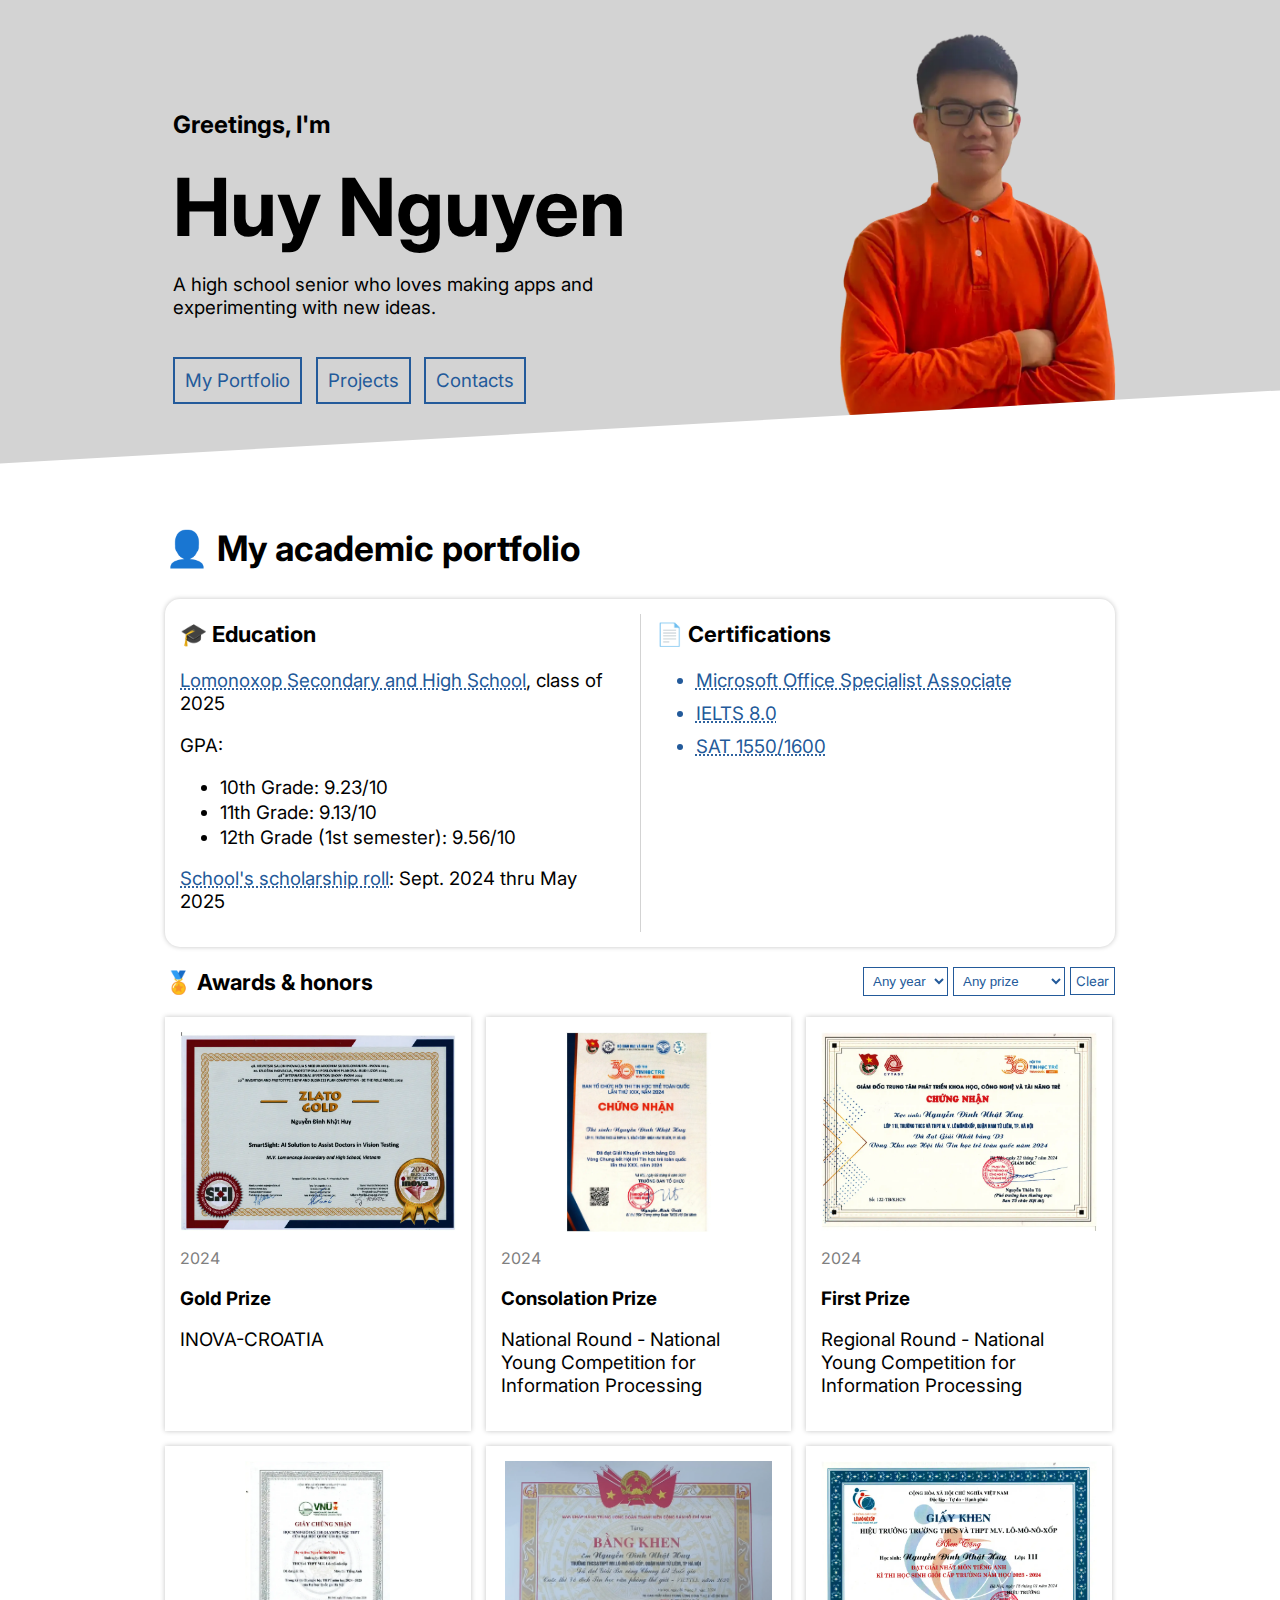
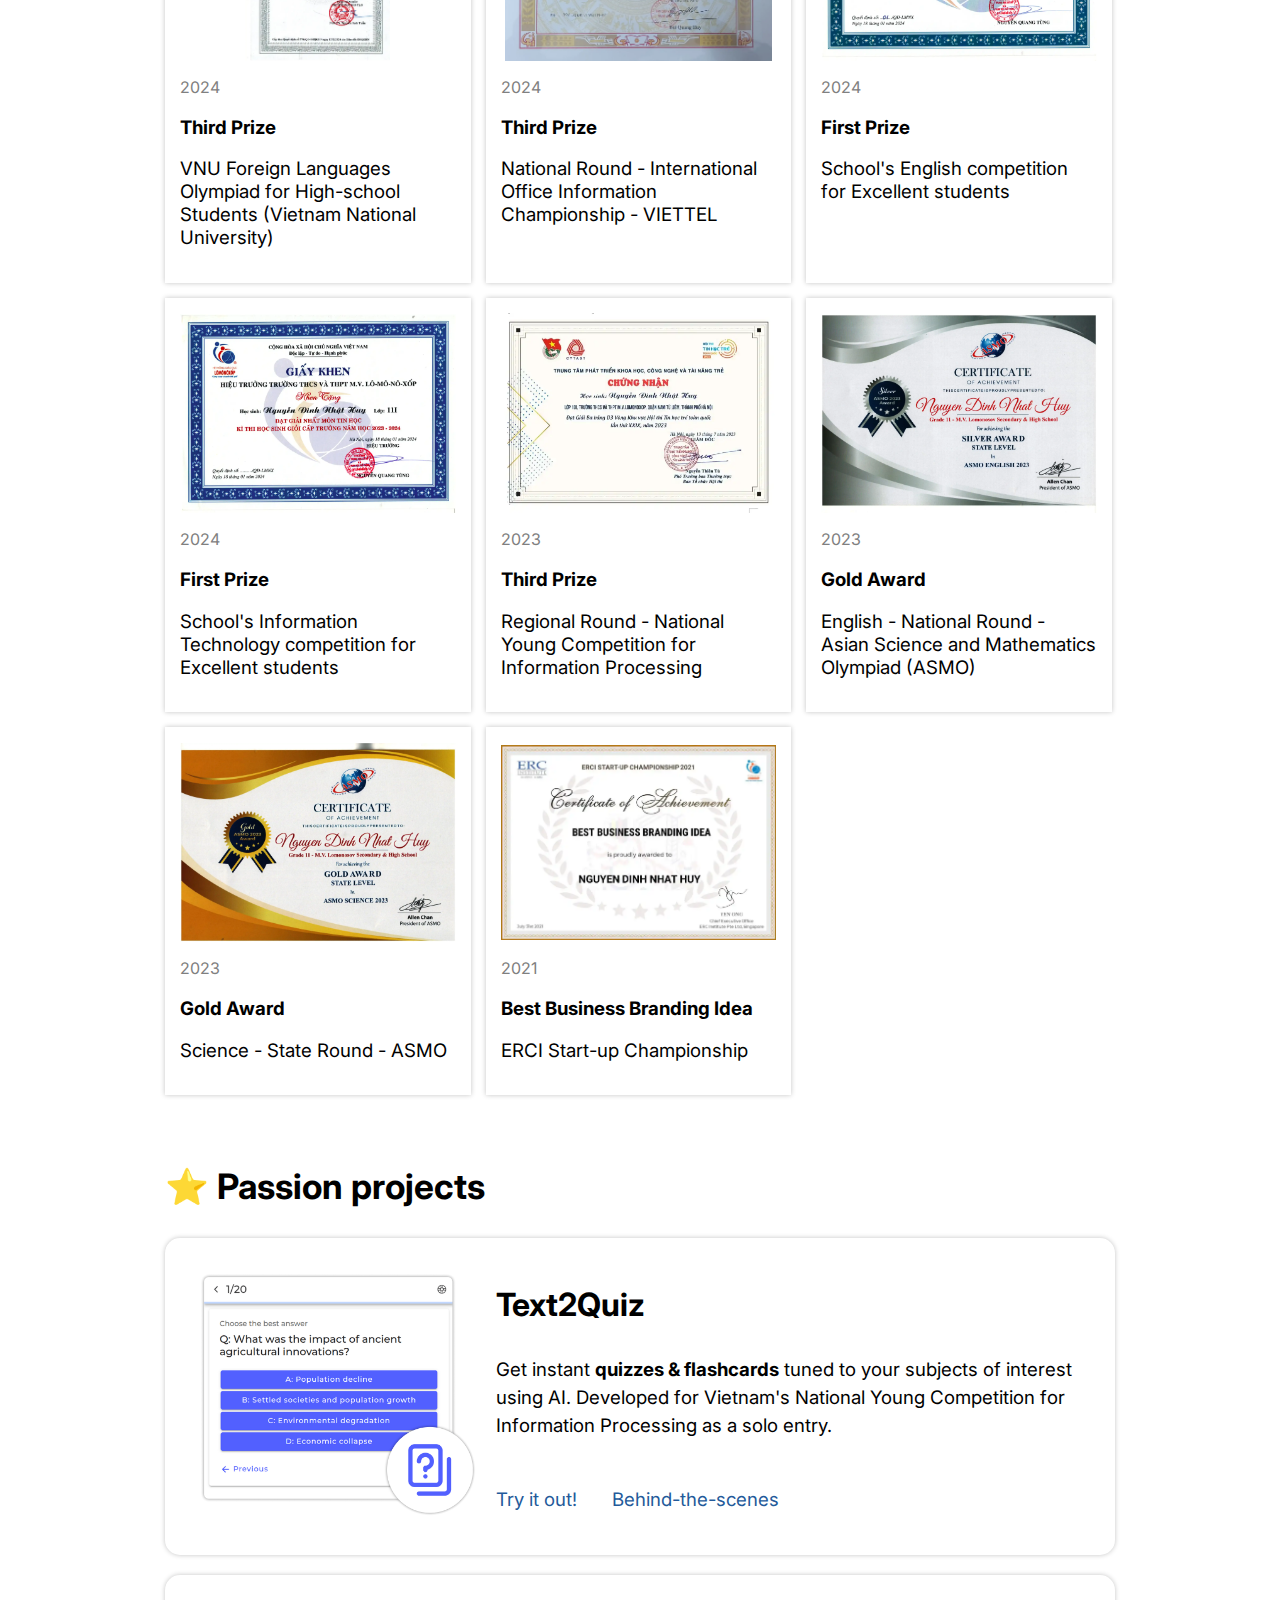
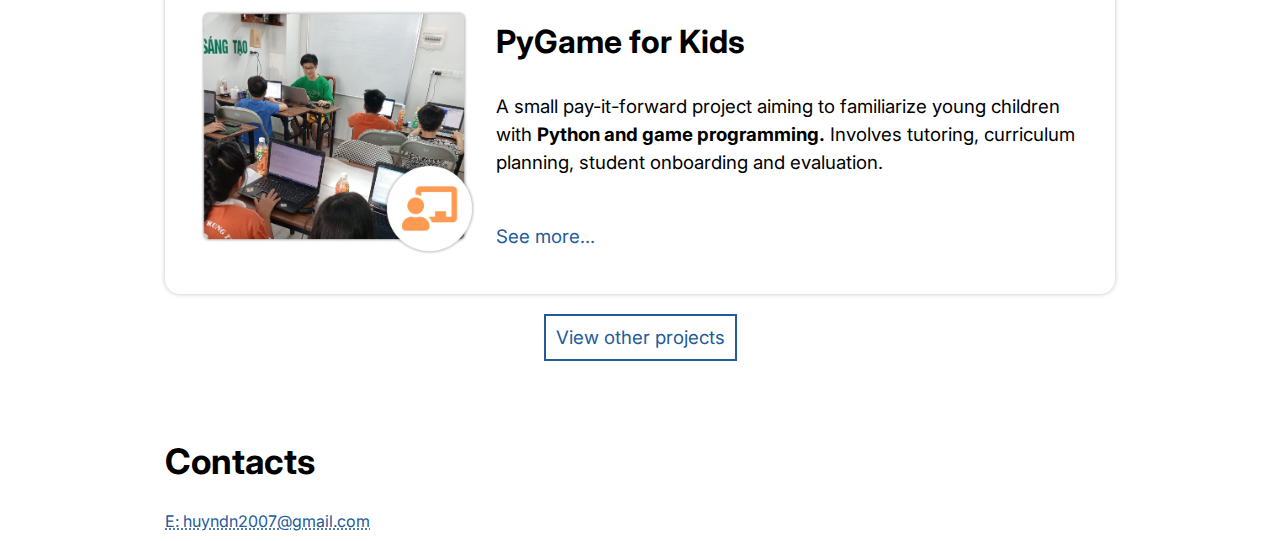
==== index_old.html @ e8f34b36 "initial rework for front page" ====
<!DOCTYPE html>
<html lang="en">
<head>
    <meta charset="UTF-8">
    <meta name="viewport" content="width=device-width, initial-scale=1.0">

    <meta title="My Portfolio">
    <title>My Portfolio</title>
    <link rel="preconnect" href="https://fonts.googleapis.com">
    <link rel="preconnect" href="https://fonts.gstatic.com" crossorigin>
    <!-- <link href="https://fonts.googleapis.com/css2?family=Inter:ital,opsz,wght@0,14..32,400..700;1,14..32,400..700&display=swap&subset=latin" rel="stylesheet"> -->
    <link rel="stylesheet" href="https://fonts.googleapis.com/css2?family=Inter:ital,opsz,wght@0,14..32,400..700;1,14..32,400..700&display=swap&subset=latin">


    <link rel="stylesheet" href="style.css">
    <link rel="stylesheet" href="modal.css">

    <script src="script-ugly.js"></script>
    
    <title>Document</title>
</head>
<body onresize="checkScreenSize()">

    
    <div class="banner">
        <div class="banner_content">
            <div id="left">
                <h2>Greetings, I'm</h2>
                <h1>Huy Nguyen</h1>
                <h3>A high school senior who loves making apps and experimenting with new ideas.</h2>

                <a class="styled" id="profile_link" href="#detail">My Portfolio</a>
                <a style="margin-left: 10px;" class="styled" id="profile_link" href="#features_bmark">Projects</a>
                <a href="#contacts_2" class="styled" style="margin-left:9px;">Contacts</a>
            
            </div>
            <div id="right">
                <img width="300px" src="assets/p.webp" alt="">
            </div>
        </div>
        
    </div>


    <div id="detail">
        <h2>👤 My academic portfolio</h2>

        <div id="overview_row">
            <div id="education">
                <h3>🎓 Education</h3>
                <p><a target="_blank" href="https://lomonoxop.edu.vn/">Lomonoxop Secondary and High School</a>, class of 2025</p>
                <p>GPA:</p>
                <ul id="gpa_list" list-style-type="disk">
                    <li>10th Grade: 9.23/10</li>
                    <li>11th Grade: 9.13/10</li>
                    <li>12th Grade (1st semester): 9.56/10</li>
                </ul>
                <p><a href="sub/school_scholarship_roll.html">School's scholarship roll</a>: Sept. 2024 thru May 2025</p>
            </div>
            
            <div class="vl"></div>

            <div id="certs">
                <h3>📄 Certifications</h3>
                <ul id="cert_list" list-style-type="disk">
                    <a href="sub/microsoft_office_specialist_cert.html"><li>Microsoft Office Specialist Associate</li></a>
                    <a href="sub/ielts_score_slip.html"><li>IELTS 8.0</li></a> 
                    <a href="sub/sat_score_slip.html"><li>SAT 1550/1600</li></a>
                </ul>

            </div>
        </div>

        <div id="awards">
            <div class="awards_title">
                <h3>🏅 Awards & honors</h3>
                <span>
                    
                    <select name="f_year" id="f_year" onchange="filterAwards(undefined)">
                        <option value="*">Any year</option>
                    </select>
                    <select name="f_prize" id="f_prize" onchange="filterAwards(undefined)">
                        <option value="*">Any prize</option>
                    </select>
                    <button onclick="resetFilter()">Clear</button>
                </span>
                
            </div>
            

            <div class="award_list" id="award_list_1">
            </div>
            


        </div>

        
        
    </div>

    <span style="padding: 0px; margin: 0px; border-width: 0px; height: 0px;" id="features_bmark"></span>

    <div id="features">
        <h2>⭐ Passion projects</h2>
        <div class="feat_card">
            <div class="feat_illustr">
                <img width="100%" src="assets/text2quiz.webp" alt="">
            </div>
            <div class="feat_info">
                <h3>Text2Quiz</h3>
                <p style="line-height: 1.5;">Get instant <b>quizzes & flashcards</b> tuned to your subjects of interest using AI. Developed for Vietnam's National Young Competition for Information Processing as a solo entry.</p>
                
                <div class="spaced_container">
                    <a class="styled_noborder" target="_blank" href="https://text2quiz-three.vercel.app">Try it out!</a>
                    <a class="styled_noborder" href="sub/text2quiz_behindthescenes.html">Behind-the-scenes</a>
                </div>
            </div>
            
            
        </div>
        <div class="feat_card">
            <div class="feat_illustr">
                <img src="assets/pygame4kids.webp" width="100%" alt="">
            </div>
            
            <div class="feat_info">
                <h3>PyGame for Kids</h3>
                <p style="line-height: 1.5;">A small pay-it-forward project aiming to familiarize young children with <b>Python and game programming.</b> Involves tutoring, curriculum planning, student onboarding and evaluation.</p>
                
                <div class="spaced_container">
                    <a class="styled_noborder" href="sub/pygame4kids.html">See more...</a>
                </div>
    
            </div>
            
            
            
        </div>
        <div style="min-width: 100%;display: flex;justify-content: center;">
            <a style="align-self: center;" class="styled" onclick="toggleModal(true)">View other projects</a>
        </div>


        
    </div>

    <div class="contacts" id="contacts_2">
        <h2>Contacts</h2>
        <a target="_blank" href="mailto:huyndn2007@gmail.com">E: huyndn2007@gmail.com</a>
    </div>

    <div id="screen_warning" class="modal ">
        <div class="modal-content modal-content-centered" style="height: 80%;">
            <h1 style="font-size: 7rem; margin-bottom: 5px;">⚠️</h1>
            <h2 style="text-align: center;">Please use a larger screen for this site to display properly</h2>
            <a class="styled" onclick="bypassWarning()">Continue</a>
        </div>
        
    </div>

    <div id="project_modal" class="modal">
        <div class="modal-content">
            <a class="styled_noborder" onclick="toggleModal(false)">&times; Close</a>
            <!-- <span>Close</span> -->
             <h2 style="margin-bottom: 5px; margin-top: 40px;">Here are my other programming projects</h2>
             <p style="margin-top: 10px; margin-bottom: 40px;">Feel free to explore!</p>

             <div class="modal_proj_card">
                <h2>Catch the Primes</h2>
                <p>A time-attack game where you catch prime number orbs using your trackpad. Features dreamy aesthetics and soundscapes.</p>
                <div class="action_btns">
                    <a class="styled_noborder" href="https://github.com/nhathuy07/CatchThePrimes_Game/releases/download/1.0.0/exe.win-amd64-3.10.zip">Download (Windows)</a> 
                    <a class="styled_noborder" target="_blank" href="https://github.com/nhathuy07/CatchThePrimes_Game">Source Code</a>
                </div>
                
            </div>

             <div class="modal_proj_card">
                <h2>BeatCatcher</h2>
                <p>A rhythm mini-game that you play using your own song library.</p>
                <div class="action_btns">
                    <a class="styled_noborder" href="https://github.com/nhathuy07/BeatCatcher/releases/download/v0.1.1/BeatCatcher-0.1.1.exe">Download (Windows)</a> 
                    <a class="styled_noborder" target="_blank" href="https://github.com/nhathuy07/BeatCatcher">Source Code</a>
                </div>
            
            </div>
             
             <div class="modal_proj_card">
                <h2>SpaceMiner</h2>
                <p>An end-of-course project for <a target="_blank" href="https://steamforvietnam.org/en">STEAM for Vietnam's CS102 Course.</a> Requires Python 3.8+ and PyGame to run.</p>
                <div class="action_btns">
                    <!-- <a class="styled_noborder" href="https://github.com/nhathuy07/BeatCatcher/releases/download/v0.1.1/BeatCatcher-0.1.1.exe">Downloads (Windows)</a>  -->
                    <a class="styled_noborder" target="_blank" href="https://github.com/nhathuy07/CodingCourseProject">Source Code</a>
                </div>
            </div>

        </div>
    </div>

</body>
</html>
---- style.css ----
html {
    scroll-behavior: smooth;
  }

  
body {
    margin: 0px;
    font-family: "Inter", serif;
    /* font-size: 1.17rem; */
}

a {
    text-decoration-line: underline;
    text-decoration-style: dotted;
    color: #235a9a;
}

a:hover {
    background-color: #235a9a !important;
    color: white !important;
}


h1 {
    font-family: "Inter", serif;
    font-weight: 700;
    font-size: 5rem;
}

#cert_list li {
    margin-bottom: 10px;
}

#cert_list li:hover {
    background-color: #235a9a;
    /* list-style: symbols() */

}

#gpa_list li {
    margin-bottom: 2px;
}

.banner {
    justify-content: center;
    padding: 20px;
    padding-bottom: 30px;
    background-color: lightgrey;
    clip-path: polygon(0 0, 100% 0, 100% 80%, 0 95%);
    display: flex;
    flex-direction: row;
    padding-left: 35px;
}

.banner h1 {
    margin-top: 0px;
    margin-bottom: 0px;
}

.banner h2 {
    margin-bottom: 18.72px;
    margin-top: 90px;
}

.banner h3 {
    font-weight: 400;
    margin-bottom: 50px;
    font-size: 1.17rem;
}

.banner > #left {
    display: flex;
    flex-direction: column;
    /* width: 25rem; */
    align-items: flex-start;
}

div#left {
    width: 30rem;
}

div#right {
    display: flex;
    flex-grow: 3;
    
    justify-content: flex-end;
    padding-right: 0px;
    margin-left: 50px;
} 
.banner_content {
    width:950px;
    display: flex;
    flex-direction: row;
}

#features {
    
    max-width: 950px;
    justify-self: center;
    margin: 10px;
    
}

#features {

    padding-bottom: 40px;
}

#features>h2 {
    font-size: 2.2rem;
    margin-top: 70px;
    /* margin-top: 0px; */
}

#features p {
    font-size: 1.17rem;
}

#features a {
    font-size: 1.17rem;
}

.overview {
    box-shadow: 0px 0px 5px 0px #00000040;
    padding: 10px;

}

.overview p {
    /* font-size: 1.17rem; */
    font-style: italic;
    line-height: 1.75;
    margin-top: 0px;
}

.banner a{
    font-size: 1.17rem;
}

.banner h3 {
    font-size: 1.17rem;
}

.contacts>h2 {
    font-size: 2.2rem;
    /* margin-top: 0px; */
}

.vl {
    margin-top: 15px;
    border-left: 1px solid lightgrey;
    
}

#detail {
    max-width: 950px;
    margin: 10px;
    width: calc(100% - 20px);
    display: flex;
    flex-direction: column;
    justify-self:center;
    flex-grow: 1;
    /* overflow-x: hidden;  */
}

#detail>h2 {
    font-size: 2.2rem;
}

#profile_link {
    margin-top: 50px;
}

.feat_illustr {
    height: 100%;
    width: fit-content;
    padding: 20px;
    padding-right: 10px;
    align-self: center;
}

.feat_info {
    flex-grow: 1;
    align-self: flex-start;
}

.awards_title {
    font-size: 1.17rem;
    display: flex;
    flex-direction: row;
    align-items: center;
    justify-content: space-between;

}

.contacts {
    max-width: 950px;
    margin: 10px;
    width: calc(100% - 20px);
    display: flex;
    flex-direction: column;
    justify-self:center;
    flex-grow: 1;
}

#overview_row {
    display: flex;
    gap: 15px;
    width: calc(100% - 30px);
    max-width: 950px;
    margin-right: 10px ;

    border-radius: 15px ;

    box-shadow: 0px 0px 5px 0px rgba(0, 0, 0, 0.237);
    padding: 15px;
    padding-top: 0px;
    margin-right: 20px;
    
}

.award_list {
    display: flex;
    flex-wrap: wrap;
    gap: 15px;
    flex-direction: row;
}

.award_card {
    max-width: 29%;
    padding: 15px;
    box-shadow: 0px 0px 5px 0px rgba(0, 0, 0, 0.237);
    /* width: ; */
}

.award_card p {
    color: grey
}

.award_title {
    font-weight: normal;
}

#education {
    /* flex-grow: 1; */
    width: 50%;
    /* width: fit-content; */
    align-self: flex-start;
    font-size: 1.17rem;
}

#certs {
    width: 50%;
    font-size: 1.17rem;
    /* max-width: fit-content; */
}

.feat_card {
    display: flex;
    flex-direction: row;
    background-color: white;
    padding: 10px;

    box-shadow: 0px 0px 5px 0px rgba(0, 0, 0, 0.237);
    border-radius: 15px;
    margin-top: 20px;
    margin-bottom: 20px;
    padding: 15px;
}

.feat_illustr {
    max-width: 30%;
}

a.styled {
    color: #235a9a;
    padding: 10px;
    border-color: #235a9a;
    border-width: 2px;
    border-style: solid;
    text-decoration: none;

}

a.styled:hover {
    background-color: #235a9a;
    color: white;
}

.nopadding {
    padding: 0px !important;
}


a.styled_noborder {
    color: #235a9a;
    padding: 10px;
    text-decoration: none;
}

a.styled_noborder:hover {
    background-color: #235a9a;
    color: white;
}

.feat_info h3 {
    font-size: 2rem;
    padding-left: 10px;
}

.feat_info p {
    padding-left: 10px;
    padding-bottom: 1.2rem;
}

.spaced_container {
    display: flex;
    gap: 15px;
}

select {
    padding:5px;
    color: #235a9a;
    border-color: #235a9a;
    border-style: solid;
    background-color: white;
}

select:hover {
    background-color:#235a9a;
    color: white;
}

select option {
    background-color: white;
    color: black;
}

select option:hover {
    background-color: #235a9a;
    color:white;
}

button {
    padding: 5px;
    color: #235a9a;
    background-color: white;
    border-style: solid;
    border-color: #235a9a;
    border-width: 1.5px;
    font-family: "Inter", sans-serif;
}

button:hover {
    font-family: "Inter", sans-serif;
    padding: 5px;
    color: white;
    background-color: #235a9a;
    border-style: solid;
    border-color: #235a9a;
}
---- modal.css ----
/* https://www.w3schools.com/howto/howto_css_modals.asp */

/* The Modal (background) */
.modal {
    display: none; /* Hidden by default */
    position: fixed; /* Stay in place */
    z-index: 1; /* Sit on top */
    left: 0;
    top: 0;
    width: 100%; /* Full width */
    height: 100%; /* Full height */
    overflow: auto; /* Enable scroll if needed */
    overflow-y: hidden;
    background-color: rgb(0,0,0); /* Fallback color */
    background-color: rgba(0,0,0,0.4); /* Black w/ opacity */
    align-items: center;
  }
  
  /* Modal Content/Box */
  .modal-content {
    border-radius: 10px;
    background-color: #fefefe;
    margin: 15% auto; /* 15% from the top and centered */
    padding: 20px;
    border: 1px solid #888;
    width: 80%; /* Could be more or less, depending on screen size */
    box-shadow: 0px 0px 5px 0px #00000060;
  }
  
  .modal-content-centered {
    display: flex;
    align-items: center;
    flex-direction: column;
    justify-content: center;
    justify-content: center;
  }

  /* The Close Button */
  .close {
    color: #aaa;
    float: right;
    font-size: 1rem;
    font-weight: bold;
  }
  
  .close:hover,
  .close:focus {
    color: black;
    text-decoration: none;
    cursor: pointer;
  }

  .modal_proj_card {
    box-shadow: 0px 0px 5px #0000003a;
    padding: 15px;
    margin-bottom: 15px;
    padding-top: 1px;
    border-radius: 10px;
  }
  
  .modal_proj_card h2 {
    padding-left: 10px;
  }

  .modal_proj_card p {
    padding-left: 10px;
  }

  .modal_proj_card .action_btns {
    margin-top: 20px;
  }
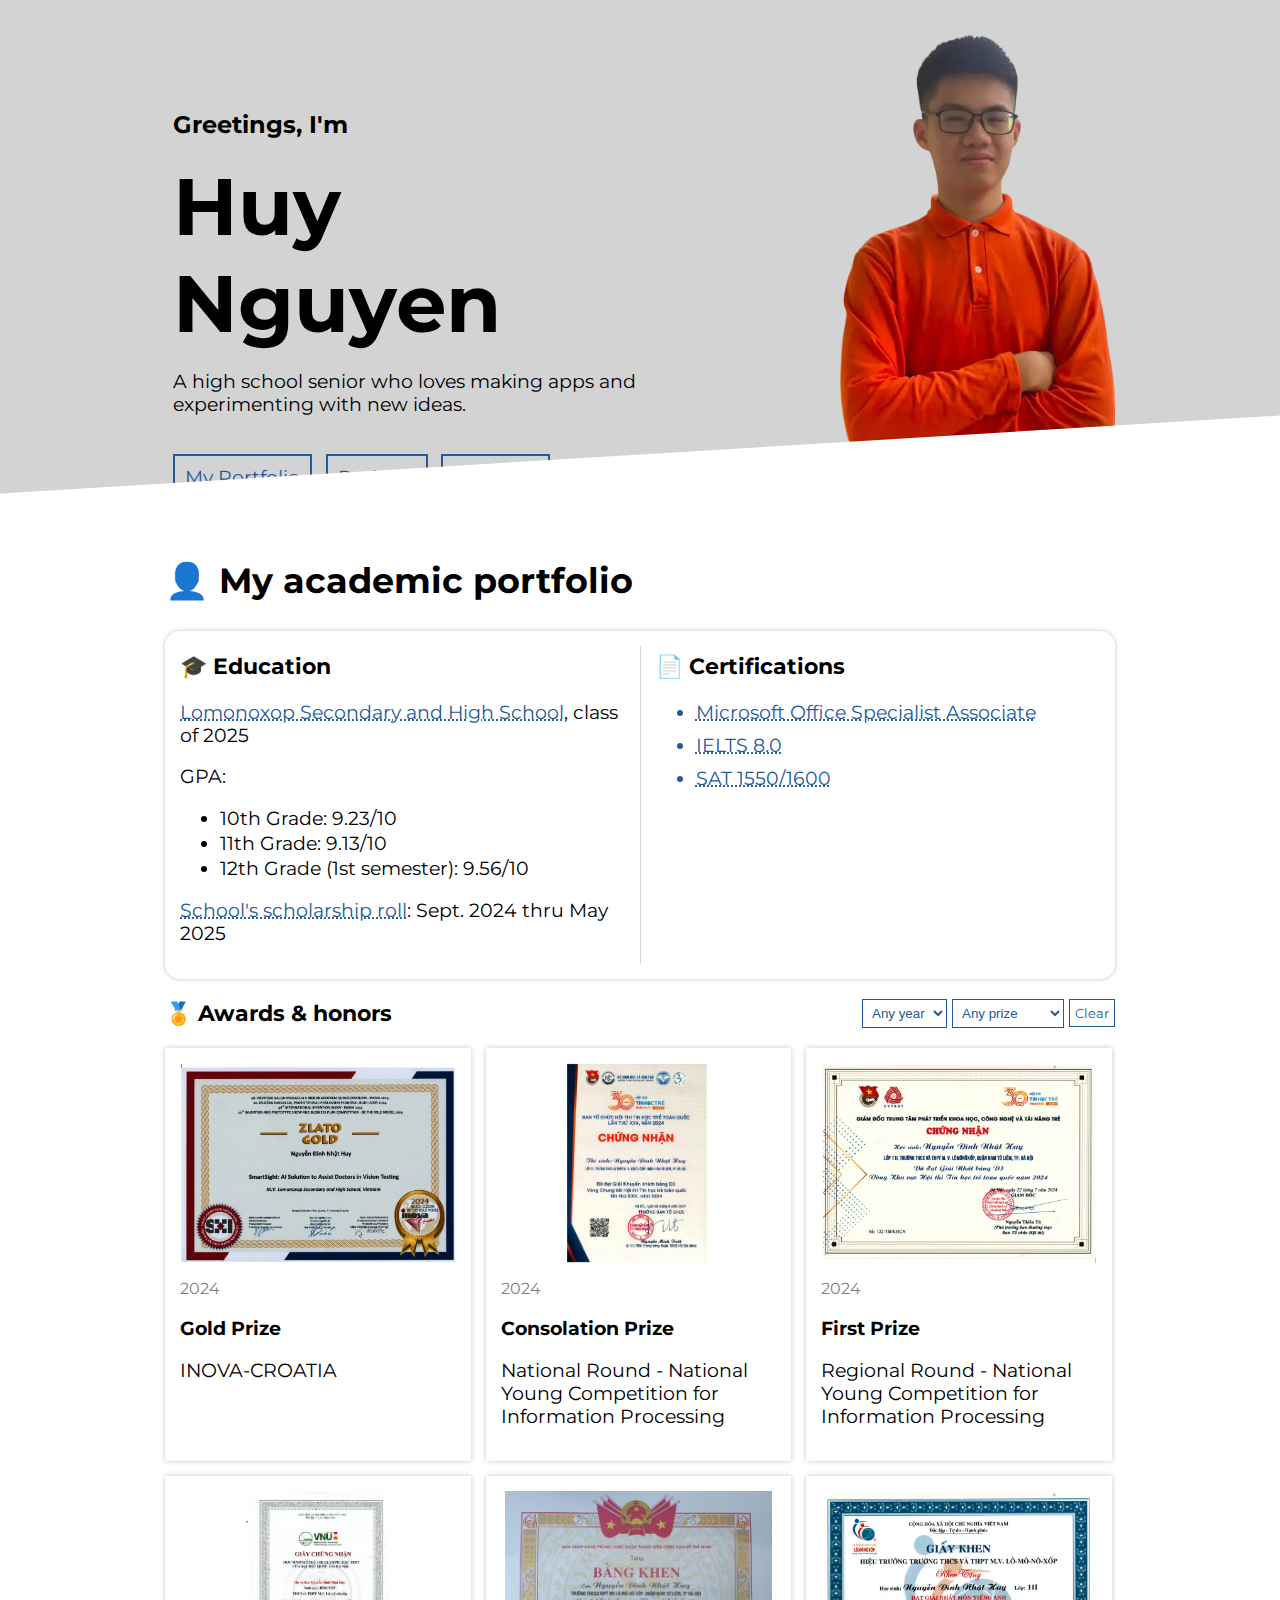
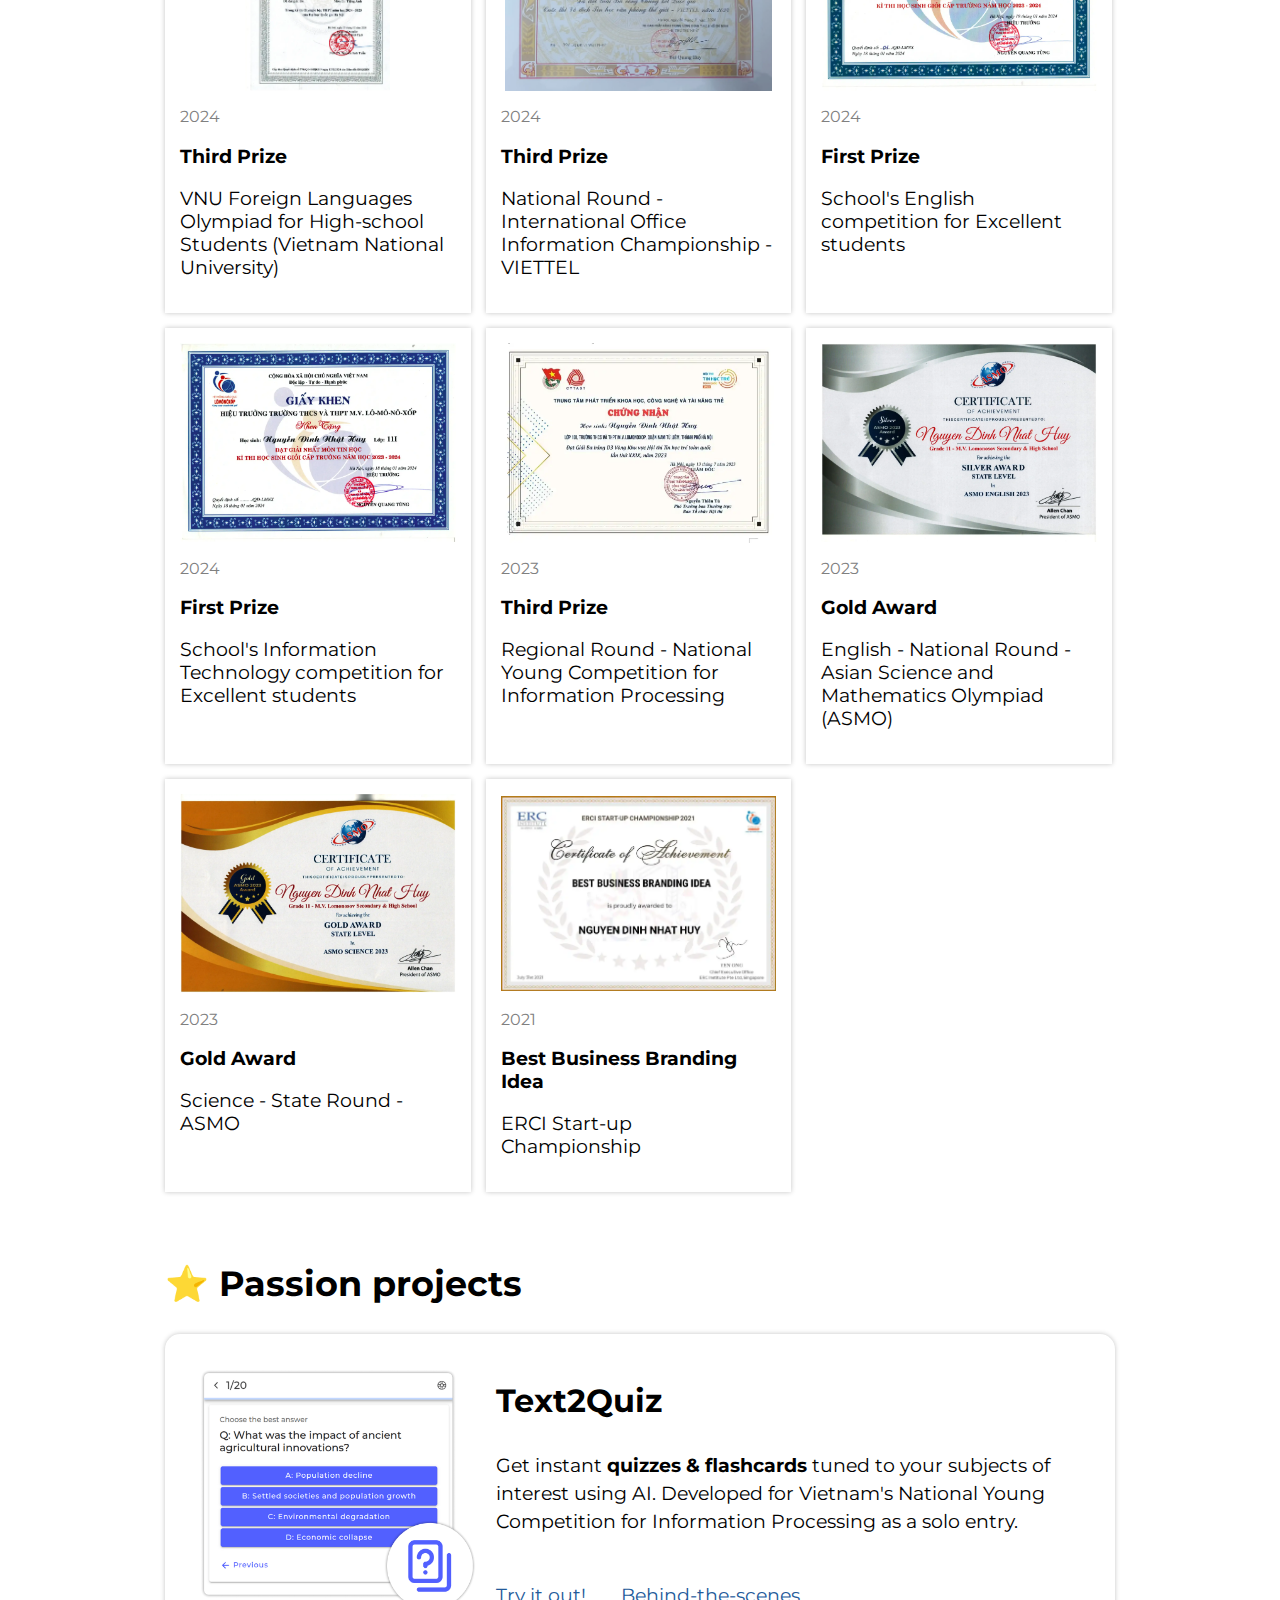
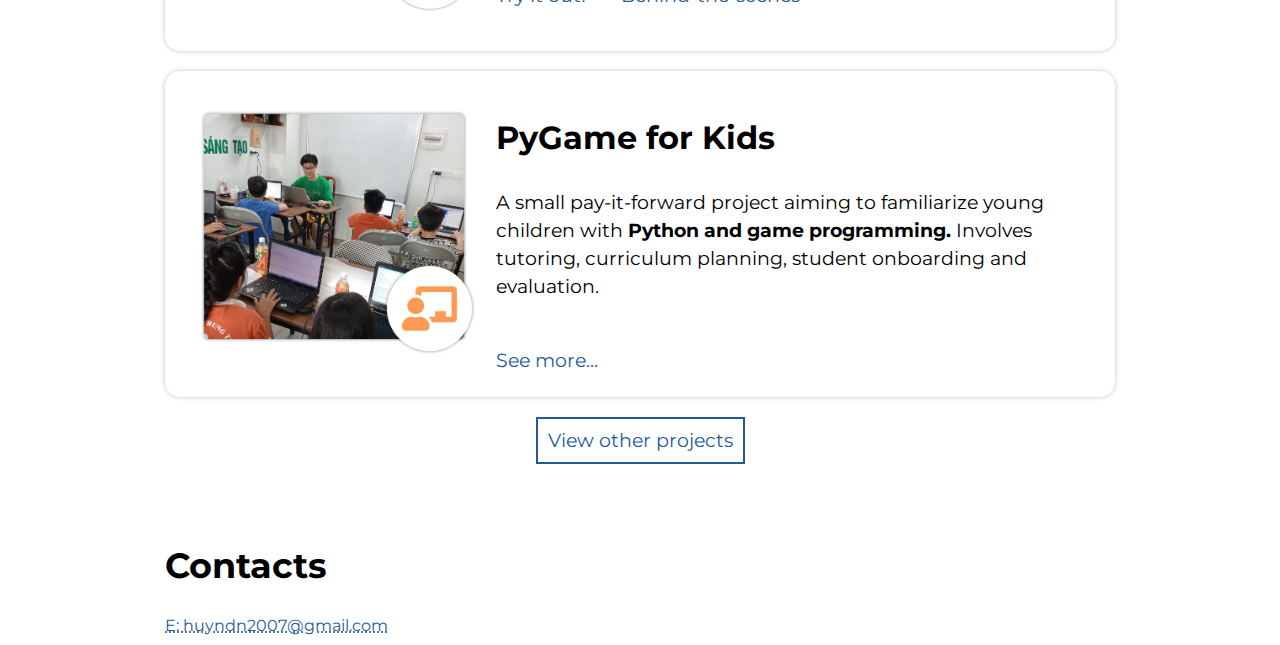
==== commit 897f96ea: "move everything to montserrat font" ====
--- a/index_old.html
+++ b/index_old.html
@@ -9,7 +9,7 @@
     <link rel="preconnect" href="https://fonts.googleapis.com">
     <link rel="preconnect" href="https://fonts.gstatic.com" crossorigin>
     <!-- <link href="https://fonts.googleapis.com/css2?family=Inter:ital,opsz,wght@0,14..32,400..700;1,14..32,400..700&display=swap&subset=latin" rel="stylesheet"> -->
-    <link rel="stylesheet" href="https://fonts.googleapis.com/css2?family=Inter:ital,opsz,wght@0,14..32,400..700;1,14..32,400..700&display=swap&subset=latin">
+    <link href="https://fonts.googleapis.com/css2?family=Montserrat:ital,wght@0,100..900;1,100..900&display=swap" rel="stylesheet">
 
 
     <link rel="stylesheet" href="style.css">
--- a/style.css
+++ b/style.css
@@ -6,7 +6,7 @@
   
 body {
     margin: 0px;
-    font-family: "Inter", serif;
+    font-family: "Montserrat", serif;
     /* font-size: 1.17rem; */
 }
 
@@ -23,7 +23,7 @@
 
 
 h1 {
-    font-family: "Inter", serif;
+    font-family: "Montserrat", serif;
     font-weight: 700;
     font-size: 5rem;
 }
@@ -349,11 +349,11 @@
     border-style: solid;
     border-color: #235a9a;
     border-width: 1.5px;
-    font-family: "Inter", sans-serif;
+    font-family: "Montserrat", sans-serif;
 }
 
 button:hover {
-    font-family: "Inter", sans-serif;
+    font-family: "Montserrat", sans-serif;
     padding: 5px;
     color: white;
     background-color: #235a9a;
